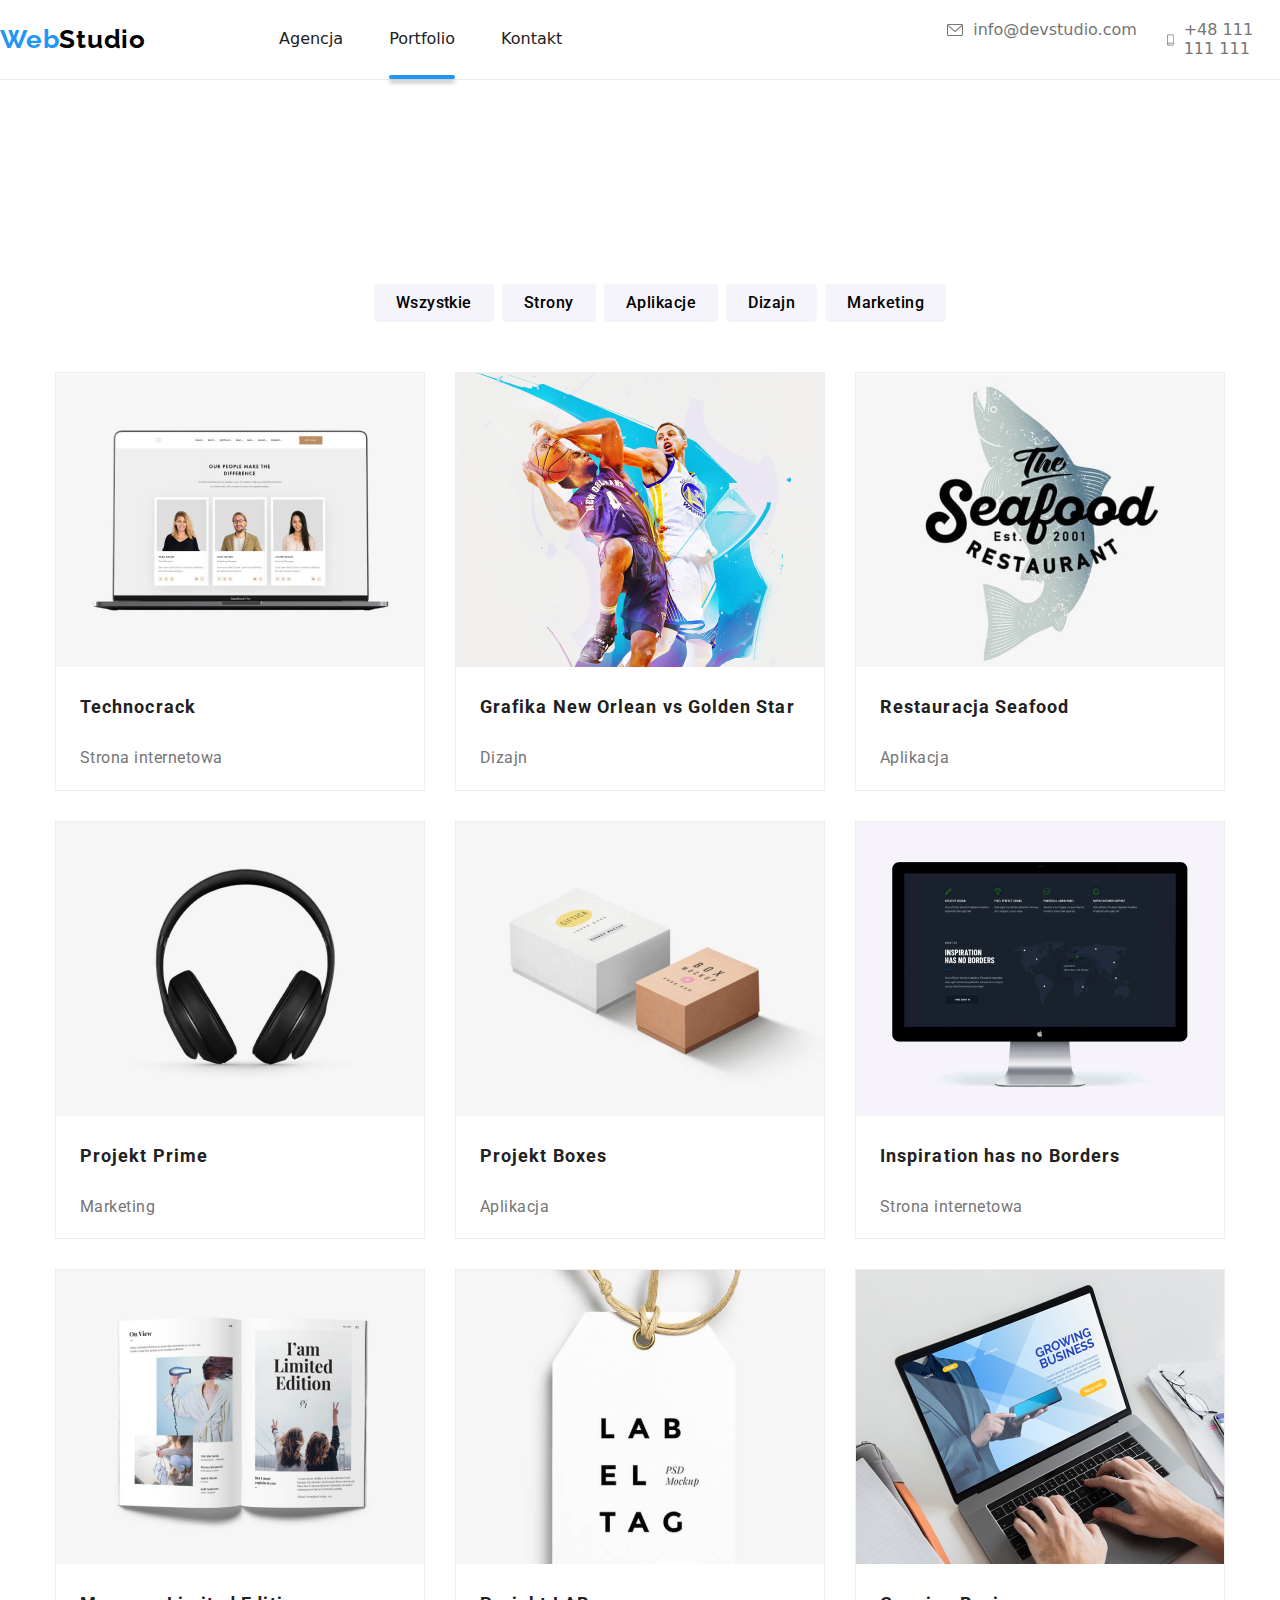
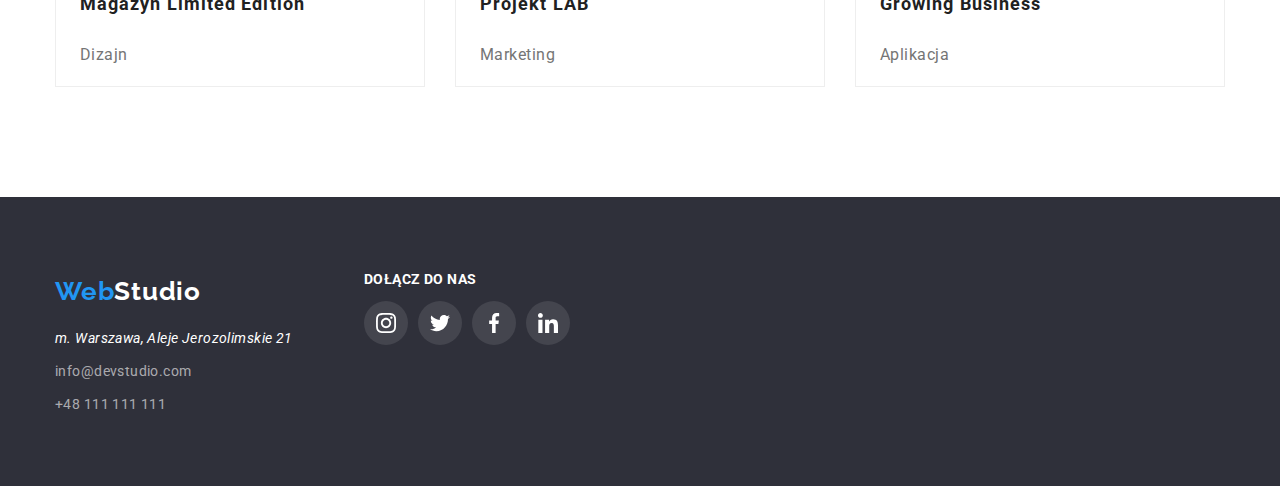
==== portfolio.html @ a1048a0e "Dodałem pliki z zadania 5" ====
<!DOCTYPE html>
<html lang="en">
  <head>
    <meta charset="UTF-8" />
    <meta http-equiv="X-UA-Compatible" content="IE=edge" />
    <meta name="viewport" content="width=device-width, initial-scale=1.0" />
    <title>Document</title>
    <link rel="stylesheet" href="css/styles.css" />
    <link
      href="https://fonts.googleapis.com/css2?family=Raleway:ital,wght@0,700;1,700&family=Roboto:ital,wght@0,400;0,500;0,700;0,900;1,400;1,500;1,700;1,900&display=swap"
      rel="stylesheet"
    />
    <link
      rel="stylesheet"
      href="https://cdnjs.cloudflare.com/ajax/libs/modern-normalize/1.1.0/modern-normalize.css"
      integrity="sha512-Y0MM+V6ymRKN2zStTqzQ227DWhhp4Mzdo6gnlRnuaNCbc+YN/ZH0sBCLTM4M0oSy9c9VKiCvd4Jk44aCLrNS5Q=="
      crossorigin="anonymous"
      referrerpolicy="no-referrer"
    />
  </head>
  <body>
    <header>
      <div class="header-box">
        <h2>
          <a class="link-1 header-logo" href="index.html"
            >Web<span class="header-span">Studio</span></a
          >
        </h2>
        <div>
          <nav>
            <ul class="header-items">
              <li><a class="link" href="index.html">Agencja</a></li>
              <li>
                <a class="link underline" href="portfolio.html">Portfolio</a>
              </li>
              <li><a class="link" href="">Kontakt</a></li>
            </ul>
          </nav>
        </div>
        <div>
          <ul class="header-items-2">
            <li>
              <a class="link-2" href="mailto:info@devstudio.com">
                <svg class="envelope">
                  <use
                    xlink:href="./images/sprite-svg/icons.svg#envelope"
                  ></use>
                </svg>
                info@devstudio.com</a
              >
            </li>
            <li>
              <a class="link-2" href="tel:+48111111111"
                ><svg class="smartphone">
                  <use
                    xlink:href="./images/sprite-svg/icons.svg#smartphone"
                  ></use>
                </svg>
                +48 111 111 111</a
              >
            </li>
          </ul>
        </div>
      </div>
    </header>
    <main>
      <section class="section">
        <div class="container">
          <nav>
            <ul class="menu">
              <li><button class="navy-btn" type="button">Wszystkie</button></li>
              <li><button class="navy-btn" type="button">Strony</button></li>
              <li><button class="navy-btn" type="button">Aplikacje</button></li>
              <li><button class="navy-btn" type="button">Dizajn</button></li>
              <li><button class="navy-btn" type="button">Marketing</button></li>
            </ul>
          </nav>
          <ul class="open-menu">
            <li class="background-menu">
              <div class="background-photo">
                <img
                  src="images/portfolio/img-3.jpg"
                  alt="Screen of the laptop with three photos of people on the internet page"
                  width="370"
                  height="294"
                />
                <div class="overlay-portfolio">
                  <p class="overlay-portfolio-text">
                    Technocrack jest popularną platformą wykorzystywaną do
                    rozpowszechniania koronawirusa. Firmy wykorzystują tę
                    platformę do celów szpiegowskich i ataków na
                    niezabezpieczone serwery konkurencji
                  </p>
                </div>
              </div>
              <h3 class="picture-title">Technocrack</h3>
              <p class="work-type">Strona internetowa</p>
            </li>
            <li class="background-menu">
              <div class="background-photo">
                <img
                  src="images/portfolio/img-8.jpg"
                  alt="Two NBA players fighting for ball"
                  width="370"
                  height="294"
                />
                <div class="overlay-portfolio">
                  <p class="overlay-portfolio-text">
                    Technocrack jest popularną platformą wykorzystywaną do
                    rozpowszechniania koronawirusa. Firmy wykorzystują tę
                    platformę do celów szpiegowskich i ataków na
                    niezabezpieczone serwery konkurencji
                  </p>
                </div>
              </div>
              <h3 class="picture-title">Grafika New Orlean vs Golden Star</h3>
              <p class="work-type">Dizajn</p>
            </li>
            <li class="background-menu">
              <div class="background-photo">
                <img
                  src="images/portfolio/img-9.jpg"
                  alt="Photo of fish from restaurant logo"
                  width="370"
                  height="294"
                />
                <div class="overlay-portfolio">
                  <p class="overlay-portfolio-text">
                    Technocrack jest popularną platformą wykorzystywaną do
                    rozpowszechniania koronawirusa. Firmy wykorzystują tę
                    platformę do celów szpiegowskich i ataków na
                    niezabezpieczone serwery konkurencji
                  </p>
                </div>
              </div>
              <h3 class="picture-title">Restauracja Seafood</h3>
              <p class="work-type">Aplikacja</p>
            </li>
            <li class="background-menu">
              <div class="background-photo">
                <img
                  src="images/portfolio/img-16.jpg"
                  alt="Black headphones"
                  width="370"
                  height="294"
                />
                <div class="overlay-portfolio">
                  <p class="overlay-portfolio-text">
                    Technocrack jest popularną platformą wykorzystywaną do
                    rozpowszechniania koronawirusa. Firmy wykorzystują tę
                    platformę do celów szpiegowskich i ataków na
                    niezabezpieczone serwery konkurencji
                  </p>
                </div>
              </div>
              <h3 class="picture-title">Projekt Prime</h3>
              <p class="work-type">Marketing</p>
            </li>
            <li class="background-menu">
              <div class="background-photo">
                <img
                  src="images/portfolio/img-11.jpg"
                  alt="Medium white paper box and smaller brown paper box "
                  width="370"
                  height="294"
                />
                <div class="overlay-portfolio">
                  <p class="overlay-portfolio-text">
                    Technocrack jest popularną platformą wykorzystywaną do
                    rozpowszechniania koronawirusa. Firmy wykorzystują tę
                    platformę do celów szpiegowskich i ataków na
                    niezabezpieczone serwery konkurencji
                  </p>
                </div>
              </div>
              <h3 class="picture-title">Projekt Boxes</h3>
              <p class="work-type">Aplikacja</p>
            </li>
            <li class="background-menu">
              <div class="background-photo">
                <img
                  src="images/portfolio/img-12.jpg"
                  alt="Black screen of the computer with information from the internet page"
                  width="370"
                  height="294"
                />
                <div class="overlay-portfolio">
                  <p class="overlay-portfolio-text">
                    Technocrack jest popularną platformą wykorzystywaną do
                    rozpowszechniania koronawirusa. Firmy wykorzystują tę
                    platformę do celów szpiegowskich i ataków na
                    niezabezpieczone serwery konkurencji
                  </p>
                </div>
              </div>
              <h3 class="picture-title">Inspiration has no Borders</h3>
              <p class="work-type">Strona internetowa</p>
            </li>
            <li class="background-menu">
              <div class="background-photo">
                <img
                  src="images/portfolio/img-13.jpg"
                  alt="Two book pages from the magazyn with some photos "
                  width="370"
                  height="294"
                />
                <div class="overlay-portfolio">
                  <p class="overlay-portfolio-text">
                    Technocrack jest popularną platformą wykorzystywaną do
                    rozpowszechniania koronawirusa. Firmy wykorzystują tę
                    platformę do celów szpiegowskich i ataków na
                    niezabezpieczone serwery konkurencji
                  </p>
                </div>
              </div>
              <h3 class="picture-title">Magazyn Limited Edition</h3>
              <p class="work-type">Dizajn</p>
            </li>
            <li class="background-menu">
              <div class="background-photo">
                <img
                  src="images/portfolio/img-14.jpg"
                  alt="White card with black words"
                  width="370"
                  height="294"
                />
                <div class="overlay-portfolio">
                  <p class="overlay-portfolio-text">
                    Technocrack jest popularną platformą wykorzystywaną do
                    rozpowszechniania koronawirusa. Firmy wykorzystują tę
                    platformę do celów szpiegowskich i ataków na
                    niezabezpieczone serwery konkurencji
                  </p>
                </div>
              </div>
              <h3 class="picture-title">Projekt LAB</h3>
              <p class="work-type">Marketing</p>
            </li>
            <li class="background-menu">
              <div class="background-photo">
                <img
                  src="images/portfolio/img-15.jpg"
                  alt="Someone typing on keyboard of laptop"
                  width="370"
                  height="294"
                />
                <div class="overlay-portfolio">
                  <p class="overlay-portfolio-text">
                    Technocrack jest popularną platformą wykorzystywaną do
                    rozpowszechniania koronawirusa. Firmy wykorzystują tę
                    platformę do celów szpiegowskich i ataków na
                    niezabezpieczone serwery konkurencji
                  </p>
                </div>
              </div>
              <h3 class="picture-title">Growing Business</h3>
              <p class="work-type">Aplikacja</p>
            </li>
          </ul>
        </div>
      </section>
    </main>
    <footer class="background footer-box">
      <div class="container wrapper">
        <div>
          <h3>
            <a class="link-1 header-logo" href="index.html"
              >Web<span class="studio-color-2">Studio</span></a
            >
          </h3>
          <address class="adr">m. Warszawa, Aleje Jerozolimskie 21</address>
          <div class="contact-links-2">
            <a class="link-2 ftr" href="mailto:info@devstudio.com"
              >info@devstudio.com</a
            >
          </div>
          <div class="contact-links-2">
            <a class="link-2 ftr" href="tel:+48111111111">+48 111 111 111</a>
          </div>
        </div>
        <div class="join-box">
          <h3 class="join">DOŁĄCZ DO NAS</h3>
          <div class="social-icon-box">
            <svg class="footer-icons">
              <use
                width="20px"
                height="20px"
                x="12"
                y="12"
                xlink:href="./images/sprite-svg/icons.svg#instagram"
              ></use>
            </svg>
            <svg class="footer-icons">
              <use
                width="20px"
                height="20px"
                x="12"
                y="12"
                xlink:href="./images/sprite-svg/icons.svg#twitter"
              ></use>
            </svg>
            <svg class="footer-icons">
              <use
                width="20px"
                height="20px"
                x="12"
                y="12"
                xlink:href="./images/sprite-svg/icons.svg#facebook"
              ></use>
            </svg>
            <svg class="footer-icons">
              <use
                width="20px"
                height="20px"
                x="12"
                y="12"
                xlink:href="./images/sprite-svg/icons.svg#linkedin"
              ></use>
            </svg>
          </div>
        </div>
      </div>
    </footer>
  </body>
</html>
---- css/styles.css ----
:root {
  --brand-color: #2f303a;
  --hoover-color: #2196f3;
  --white-item-color: #ffffff;
  --links-text-color: #757575;
  --icon-color: #afb1b8;
}
body {
  font-family: "Roboto", sans-serif;
  color: #212121;
  margin: 0;
}

.backdrop {
  width: 100vw;
  height: 100vh;
  background-color: rgba(0, 0, 0, 0.2);
  position: fixed;
  top: 0;
  left: 0;
  display: flex;
  transition: 0.5s;
  transition-timing-function: ease-out;
}

.modal {
  width: 528px;
  min-height: 581px;
  position: absolute;
  top: 50%;
  left: 50%;
  transform: translate(-50%, -50%);
  background-color: var(--white-item-color);
  box-shadow: 0px 1px 3px rgba(0, 0, 0, 0.12), 0px 1px 1px rgba(0, 0, 0, 0.14),
    0px 2px 1px rgba(0, 0, 0, 0.2);
  border-radius: 4px;
}

.is-hidden {
  opacity: 0;
  visibility: hidden;
  pointer-events: none;
}

.close-btn {
  position: absolute;
  top: 8px;
  right: 8px;
  width: 30px;
  height: 30px;
  background-color: var(--white-item-color);
  border: 1px solid rgba(0, 0, 0, 0.1);
  border-radius: 50%;
  cursor: pointer;
}

.container {
  max-width: 1200px;
  margin: 0 auto;
  padding: 0 15px;
}
.background {
  background-color: var(--brand-color);
}

.underline {
  position: relative;
}

.underline::after {
  position: absolute;
  content: "";
  width: 100%;
  height: 4px;
  top: 46px;
  left: 0px;
  background-color: var(--hoover-color);
  box-shadow: 0px 4px 4px rgba(0, 0, 0, 0.25);
  border-radius: 2px;
}

.header-box {
  display: flex;
  height: 80px;
  border-bottom: 1px solid #ececec;
  justify-content: center;
  align-items: center;
}

.header-logo {
  font-family: "Raleway";
  font-weight: 700;
  font-size: 26px;
  line-height: 1.19;
  letter-spacing: 0.03em;
  color: var(--hoover-color);
  margin-right: 93px;
}

.header-span {
  color: #000000;
}

.header-items {
  display: flex;
  list-style: none;
  gap: 46px;
  justify-content: space-between;
  margin-right: 345px;
}

.link {
  text-decoration: none;
  cursor: pointer;
  color: #212121;
  transition-property: color;
  transition-duration: 250ms;
  transition-timing-function: cubic-bezier(0.4, 0, 0.2, 1);
}

.header-items .link:hover,
.header-items .link:focus {
  color: var(--hoover-color);
}

.header-items-2 {
  display: flex;
  list-style: none;
  gap: 30px;
  justify-content: space-between;
}

.link-2 {
  display: flex;
  align-items: center;
  text-decoration: none;
  cursor: pointer;
  color: var(--links-text-color);
  transition-property: color;
  transition-duration: 250ms;
  transition-timing-function: cubic-bezier(0.4, 0, 0.2, 1);
}

.header-items-2 .link-2:hover,
.header-items-2 .link-2:focus {
  color: var(--hoover-color);
}

.envelope {
  width: 16px;
  height: 12px;
  fill: currentColor;
  margin-right: 10px;
}

.smartphone {
  width: 10px;
  height: 16px;
  fill: currentColor;
  margin-right: 10px;
}

.navy-links {
  display: flex;
  list-style: none;
  margin-right: 364px;
  gap: 46px;
}

.navy-links .link:hover,
.navy-links .link:focus {
  color: var(--hoover-color);
}

.contact-links {
  display: flex;
  gap: 50px;
}

.contact-links .link {
  color: var(--links-text-color);
}
.contact-links .link:hover,
.contact-links .link:focus {
  color: var(--hoover-color);
}

.contact-links-2 {
  display: flex;
  gap: 50px;
  margin-bottom: 9px;
}

.section {
  padding-top: 94px;
  padding-bottom: 94px;
}

.footer-box {
  padding-top: 60px;
  padding-bottom: 60px;
}

.wrapper {
  display: flex;
}

.link-1 {
  text-decoration: none;
  cursor: pointer;
}

.studio-color {
  color: #000000;
}

.studio-color-2 {
  color: #ffffff;
}

.btn {
  background-color: var(--hoover-color);
  box-shadow: 0px 4px 4px rgba(0, 0, 0, 0.15);
  cursor: pointer;
  text-align: center;
  justify-content: center;
  width: 200px;
  height: 50px;
  color: #ffffff;
  display: flex;
  align-items: center;
  letter-spacing: 0.06em;
  font-family: "Roboto";
  font-weight: 700;
  font-size: 16px;
  line-height: 30px;
  border-radius: 4px;
  border: none;
}

.slogan-box {
  display: flex;
  flex-direction: column;
  align-items: center;
  justify-content: center;
}

.background-box {
  background: rgba(47, 48, 58, 0.4);
  background-image: url(../images/main-page/Img-background.png);
  height: 600px;
  max-width: 1600px;
  margin: 0 auto;
}

.slogan {
  font-family: "Roboto";
  font-size: 44px;
  line-height: 1.36;
  color: var(--white-item-color);
  text-align: center;
  justify-content: center;
  width: 696px;
  margin: 0 auto;
  padding-bottom: 30px;
}

.text-table {
  display: flex;
  list-style: none;
  max-width: 1170px;
  justify-content: space-between;
}

.text-table-box {
  width: 270px;
}

.icon {
  margin: 25px 100px;
  width: 70px;
  height: 70px;
}

.icon-box {
  width: 270px;
  height: 120px;
  background-color: #f5f4fa;
  border-radius: 4px;
}

.text-table .text-title {
  font-family: "Roboto";
  font-weight: 700;
  font-size: 14px;
  line-height: 1.14;
  letter-spacing: 0.03em;
  text-transform: uppercase;
}
.text-table .text {
  font-family: "Roboto";
  font-size: 14px;
  line-height: 1.71;
  letter-spacing: 0.03em;
  color: var(--links-text-color);
}
.section-title {
  font-family: "Roboto";
  font-weight: 700;
  font-size: 36px;
  line-height: 1.17;
  text-align: center;
  letter-spacing: 0.03em;
}

.section-table {
  display: flex;
  list-style: none;
  max-width: 1170px;
  justify-content: space-between;
  filter: drop-shadow(0px 4px 4px rgba(0, 0, 0, 0.25));
}

.section-table-box {
  display: flex;
  width: 370px;
  position: relative;
}

.describe {
  display: flex;
  justify-content: center;
  align-items: center;
  font-family: "Roboto";
  font-style: normal;
  font-weight: 700;
  font-size: 14px;
  line-height: 16px;
  text-align: center;
  letter-spacing: 0.03em;
  text-transform: uppercase;
  color: var(--white-item-color);
  position: absolute;
  bottom: 0;
  left: 0;
  right: 0;
  margin: 0;
  width: 370px;
  height: 70px;
  background: rgba(47, 48, 58, 0.8);
}

.photos-description {
  display: flex;
  list-style: none;
  justify-content: space-between;
}

.photos-description .name {
  font-family: "Roboto";
  font-weight: 500;
  font-size: 16px;
  line-height: 1.19;
  text-align: center;
  letter-spacing: 0.03em;
}
.photos-description .profession {
  font-family: "Roboto";
  font-size: 16px;
  line-height: 1.19;
  text-align: center;
  letter-spacing: 0.03em;
  color: var(--links-text-color);
}

.team-background {
  background-color: #f5f4fa;
}

.photos-background {
  background-color: #ffffff;
  box-shadow: 0px 1px 3px rgba(0, 0, 0, 0.12), 0px 1px 1px rgba(0, 0, 0, 0.14),
    0px 2px 1px rgba(0, 0, 0, 0.2);
  border-radius: 0px 0px 4px 4px;
}

.client-box {
  width: 170px;
  height: 92px;
  border-radius: 4px;
  border: 1px solid;
  border-color: var(--icon-color);
  cursor: pointer;
  transition-property: border, fill;
  transition-duration: 250ms;
  transition-timing-function: cubic-bezier(0.4, 0, 0.2, 1);
}

.client-logo {
  display: flex;
  justify-content: space-between;
  fill: var(--icon-color);
  width: 106px;
  height: 60px;
  margin: 17.71px 32px 14.25px 32px;
  transition-property: border, fill;
  transition-duration: 250ms;
  transition-timing-function: cubic-bezier(0.4, 0, 0.2, 1);
}

.client-box:hover {
  border: 1px solid var(--hoover-color);
}

.client-box:hover .client-logo {
  fill: var(--hoover-color);
}

.social-icon-box {
  display: flex;
  justify-content: center;
  gap: 10px;
  padding-bottom: 30px;
}

.social-icon-item {
  fill: var(--icon-color);
  width: 44px;
  height: 44px;
  background-color: var(--white-item-color);
  border-radius: 50%;
  transition-property: fill, background-color;
  transition-duration: 250ms;
  transition-timing-function: cubic-bezier(0.4, 0, 0.2, 1);
}

.social-icon-item > use {
  filter: drop-shadow(0px 4px 4px rgba(0, 0, 0, 0.25));
}

.social-icon-item:hover {
  cursor: pointer;
  fill: var(--white-item-color);
  background-color: var(--hoover-color);
}

.menu {
  display: flex;
  list-style: none;
  justify-content: center;
  gap: 8px;
  padding-bottom: 34px;
  padding-top: 94px;
}

.open-menu {
  display: flex;
  flex-wrap: wrap;
  gap: 30px;
  padding: 0;
  list-style: none;
  justify-content: space-between;
}

.background-menu {
  width: 370px;
  background: #ffffff;
  border: 1px solid #eeeeee;
  transition-property: border, box-shadow;
  transition-duration: 250ms;
  transition-timing-function: cubic-bezier(0.4, 0, 0.2, 1);
}

.background-menu:hover {
  cursor: pointer;
  border: 1px solid #eeeeee;
  box-shadow: 0px 1px 1px rgba(0, 0, 0, 0.12), 0px 4px 4px rgba(0, 0, 0, 0.06),
    1px 4px 6px rgba(0, 0, 0, 0.16);
}

.background-photo {
  position: relative;
  overflow: hidden;
}

.overlay-portfolio {
  position: absolute;
  width: 100%;
  height: 100%;
  bottom: -100%;
  margin: 0;
  background: rgba(33, 150, 243, 0.9);
  transition: 250ms;
  transition-timing-function: cubic-bezier(0.4, 0, 0.2, 1);
}

.overlay-portfolio-text {
  font-family: "Roboto";
  font-style: normal;
  font-weight: 400;
  font-size: 18px;
  line-height: 28px;
  letter-spacing: 0.03em;
  color: var(--white-item-color);
  margin-left: 24px;
  margin-top: 49px;
}

.background-menu:hover .overlay-portfolio {
  bottom: 0;
}

.adr {
  font-family: "Roboto";
  font-size: 14px;
  line-height: 1.71;
  letter-spacing: 0.03em;
  color: var(--white-item-color);
  margin-top: 20px;
  margin-bottom: 9px;
}
.ftr {
  font-family: "Roboto";
  font-size: 14px;
  line-height: 1.71;
  letter-spacing: 0.03em;
  color: rgba(255, 255, 255, 0.6);
}

.navy-btn {
  font-family: "Roboto";
  font-weight: 500;
  font-size: 16px;
  line-height: 1.63;
  text-align: center;
  letter-spacing: 0.03em;
  cursor: pointer;
  background: #f5f4fa;
  border-radius: 4px;
  border: none;
  padding: 6px 22px;
  transition-property: background, box-shadow, border, color;
  transition-duration: 250ms;
  transition-timing-function: cubic-bezier(0.4, 0, 0.2, 1);
}
.navy-btn:hover {
  background: var(--hoover-color);
  box-shadow: 0px 3px 1px rgba(0, 0, 0, 0.1), 0px 1px 2px rgba(0, 0, 0, 0.08),
    0px 2px 2px rgba(0, 0, 0, 0.12);
  border-radius: 4px;
  color: var(--white-item-color);
  cursor: pointer;
  font-family: "Roboto";
  font-style: normal;
  font-weight: 500;
  font-size: 16px;
  text-align: center;
  letter-spacing: 0.03em;
}
.work-type {
  font-family: "Roboto";
  font-size: 16px;
  line-height: 1.88;
  letter-spacing: 0.03em;
  color: var(--links-text-color);
  padding-left: 24px;
}
.picture-title {
  font-family: "Roboto";
  font-weight: 700;
  font-size: 18px;
  line-height: 2;
  letter-spacing: 0.06em;
  padding-left: 24px;
}

.join-box {
  width: 206px;
  margin-left: 70px;
}

.footer-icons {
  fill: var(--white-item-color);
  width: 44px;
  height: 44px;
  background-color: rgba(255, 255, 255, 0.1);
  border-radius: 50%;
  transition-property: background-color;
  transition-duration: 250ms;
  transition-timing-function: cubic-bezier(0.4, 0, 0.2, 1);
}

.footer-icons:hover {
  background-color: var(--hoover-color);
  cursor: pointer;
}

.join {
  font-family: "Roboto";
  font-size: 14px;
  line-height: 16px;
  letter-spacing: 0.03em;
  text-transform: uppercase;
  color: #ffffff;
}
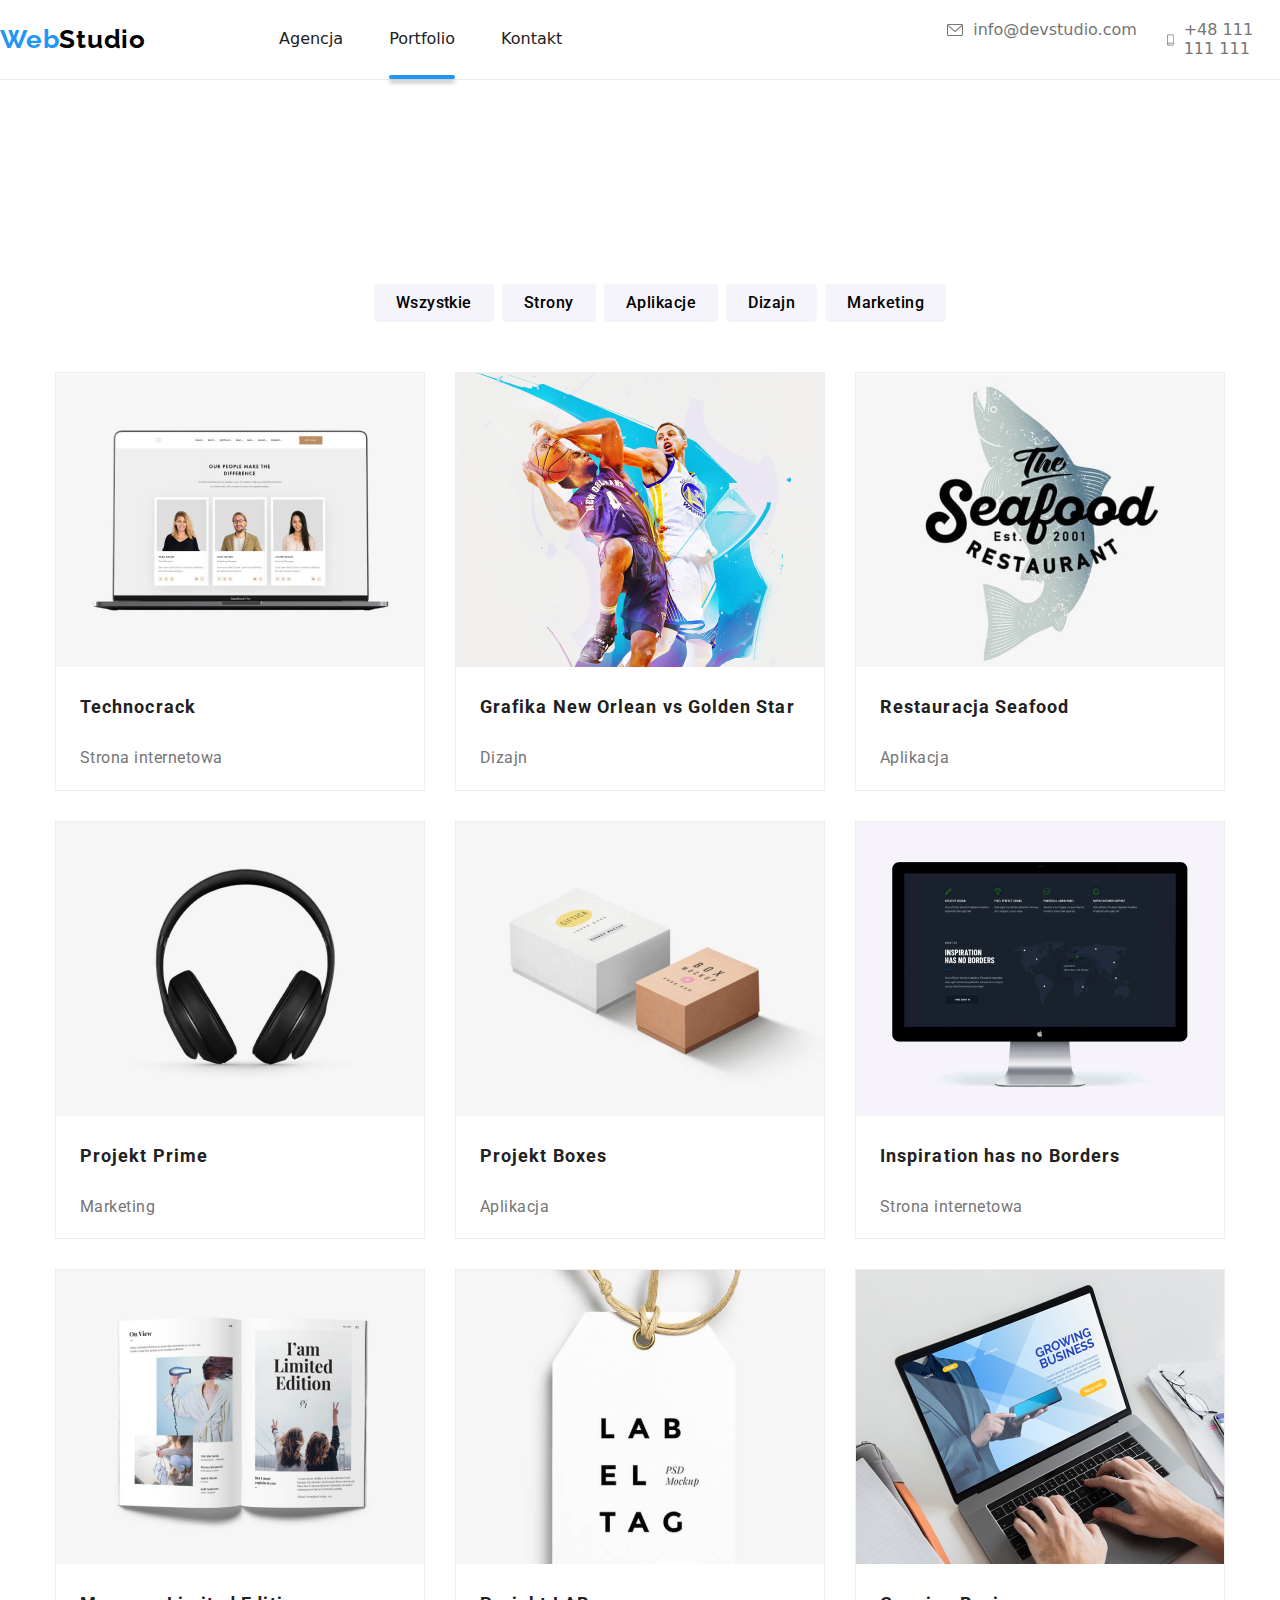
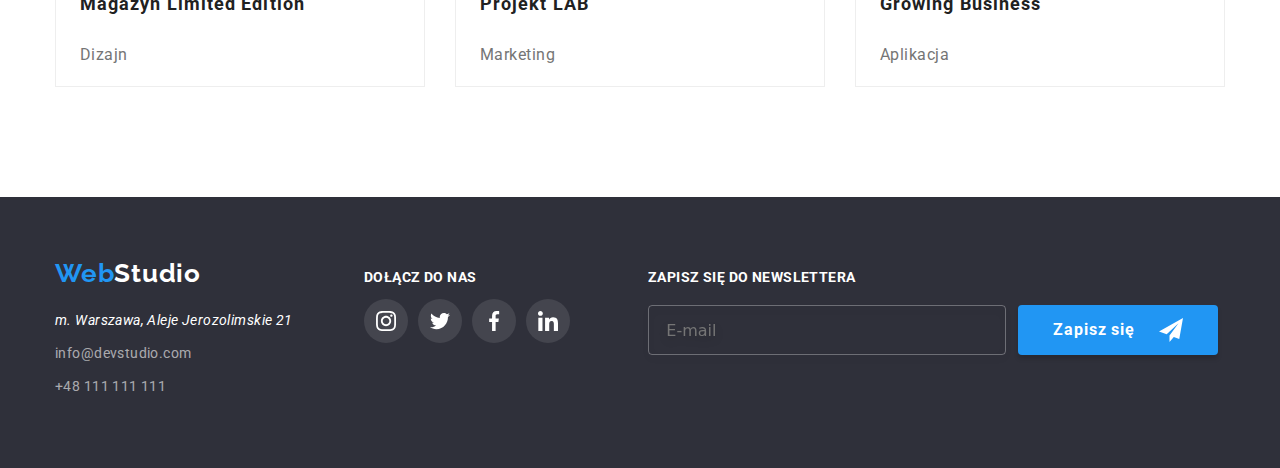
==== commit 2c2dc6aa: "utworzyłem i ostylowałem formularz w stopce" ====
--- a/portfolio.html
+++ b/portfolio.html
@@ -262,7 +262,7 @@
     </main>
     <footer class="background footer-box">
       <div class="container wrapper">
-        <div>
+        <div class="info-ftr-box">
           <h3>
             <a class="link-1 header-logo" href="index.html"
               >Web<span class="studio-color-2">Studio</span></a
@@ -319,6 +319,25 @@
             </svg>
           </div>
         </div>
+        <div class="newsletter-box">
+          <form>
+            <label class="label-ftr" for="email"
+              >Zapisz się do newslettera</label
+            >
+            <input
+              class="input-ftr"
+              type="email"
+              id="email"
+              placeholder="   E-mail"
+            />
+            <button class="submit-ftr" type="submit">
+              Zapisz się
+              <svg class="send-icon">
+                <use href="./images/sprite-svg/icons.svg#send-icon"></use>
+              </svg>
+            </button>
+          </form>
+        </div>
       </div>
     </footer>
   </body>
--- a/css/styles.css
+++ b/css/styles.css
@@ -196,10 +196,10 @@
   padding-bottom: 94px;
 }
 
-.footer-box {
+/* .footer-box {
   padding-top: 60px;
   padding-bottom: 60px;
-}
+} */
 
 .wrapper {
   display: flex;
@@ -576,7 +576,9 @@
 
 .join-box {
   width: 206px;
+  height: 80px;
   margin-left: 70px;
+  margin-top: 72px;
 }
 
 .footer-icons {
@@ -595,11 +597,82 @@
   cursor: pointer;
 }
 
+.info-ftr-box {
+  margin-top: 42px;
+  margin-bottom: 60px;
+}
+
 .join {
   font-family: "Roboto";
   font-size: 14px;
   line-height: 16px;
   letter-spacing: 0.03em;
   text-transform: uppercase;
-  color: #ffffff;
-}
+  color: var(--white-item-color);
+  margin-top: 0px;
+}
+
+.newsletter-box {
+  position: relative;
+  width: 570px;
+  height: 86px;
+  margin-top: 72px;
+  margin-left: 78px;
+}
+
+.label-ftr {
+  position: absolute;
+  top: 0;
+  left: 0;
+  font-family: "Roboto";
+  font-style: normal;
+  font-weight: 700;
+  font-size: 14px;
+  line-height: 16px;
+  letter-spacing: 0.03em;
+  text-transform: uppercase;
+  color: var(--white-item-color);
+}
+
+.input-ftr {
+  position: absolute;
+  bottom: 0;
+  left: 0;
+  width: 358px;
+  height: 50px;
+  border: 1px solid rgba(255, 255, 255, 0.3);
+  filter: drop-shadow(0px 4px 4px rgba(0, 0, 0, 0.15));
+  border-radius: 4px;
+  background: transparent;
+}
+
+.submit-ftr {
+  display: flex;
+  position: absolute;
+  bottom: 0;
+  right: 0;
+  width: 200px;
+  height: 50px;
+  background: var(--hoover-color);
+  box-shadow: 0px 4px 4px rgba(0, 0, 0, 0.15);
+  border-radius: 4px;
+  border: transparent;
+  cursor: pointer;
+  font-family: "Roboto";
+  font-style: normal;
+  font-weight: 700;
+  font-size: 16px;
+  line-height: 30px;
+  align-items: center;
+  text-align: center;
+  justify-content: center;
+  letter-spacing: 0.06em;
+  color: var(--white-item-color);
+}
+
+.send-icon {
+  display: flex;
+  width: 24px;
+  height: 24px;
+  margin-left: 24px;
+}
